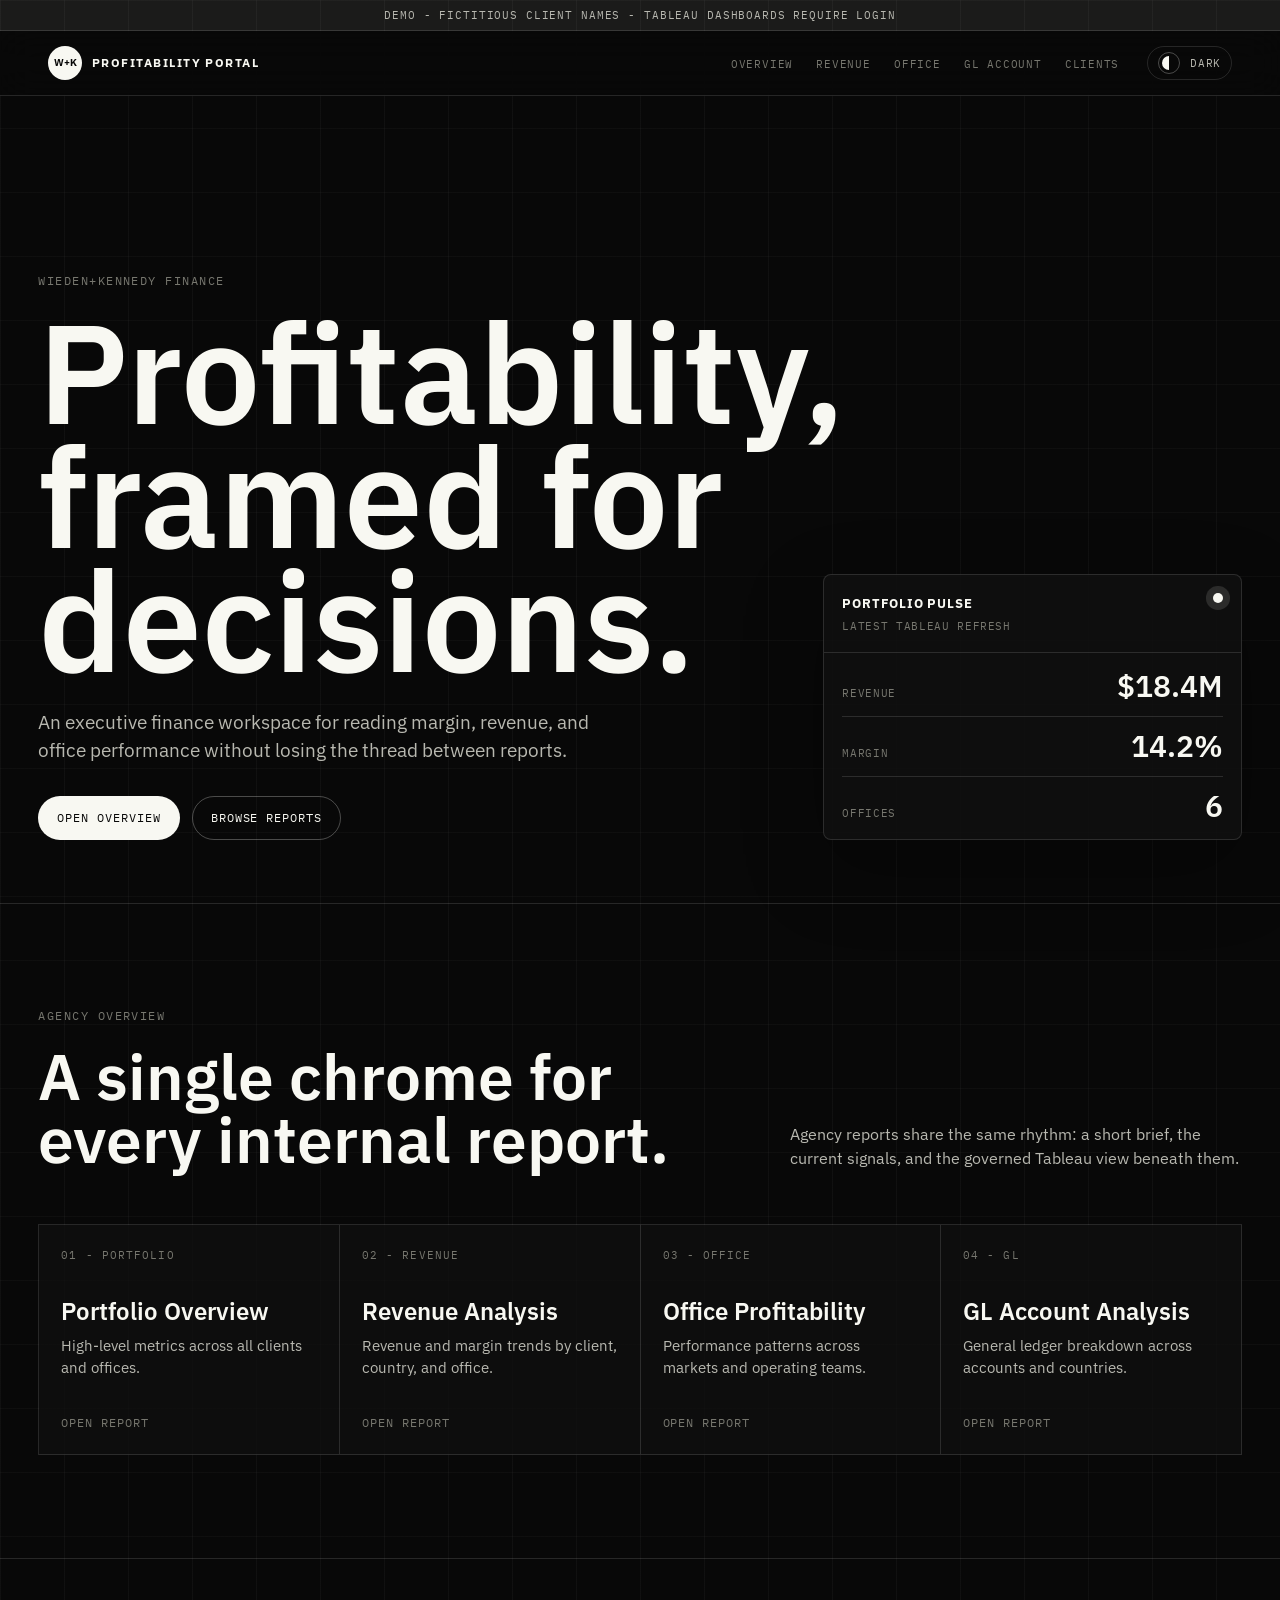
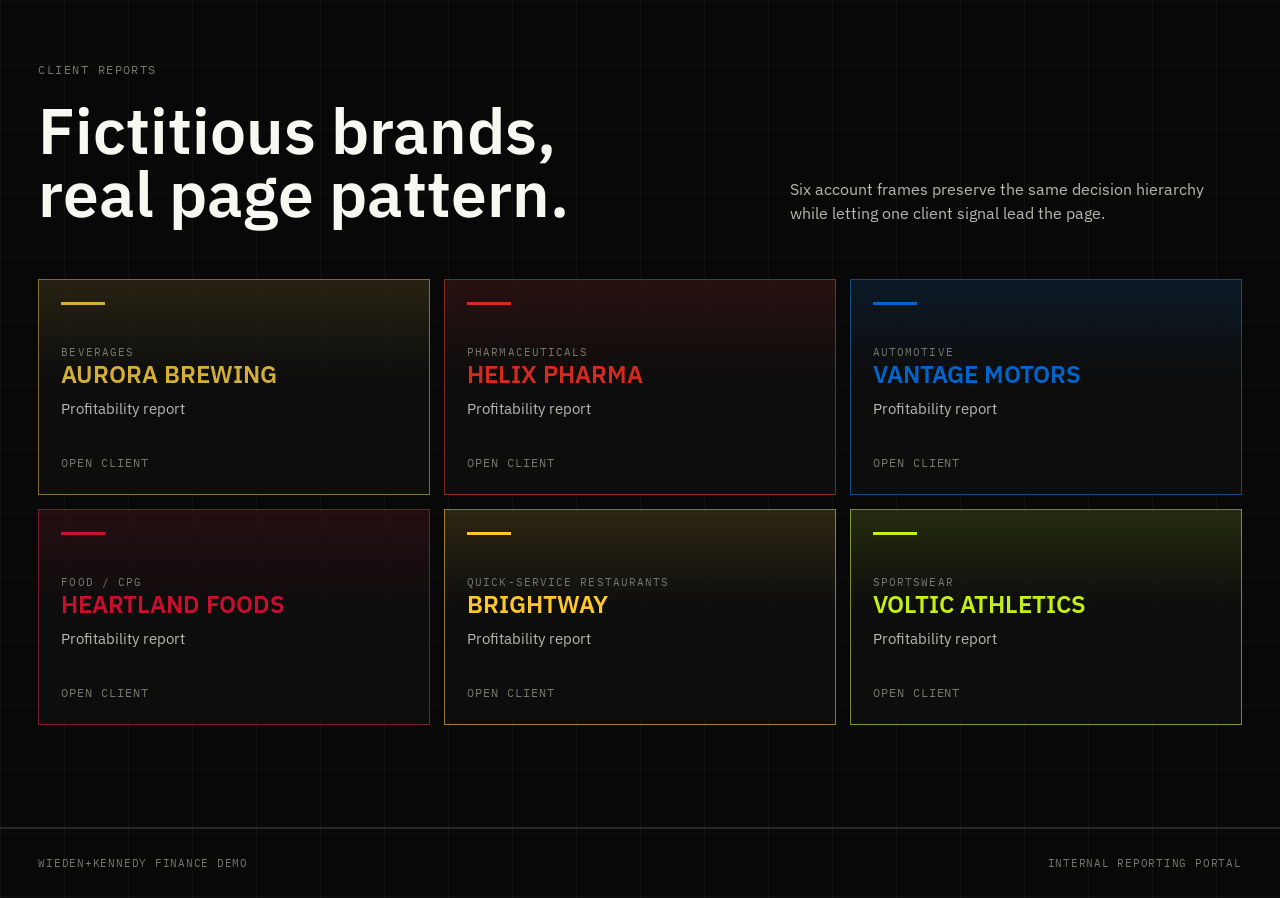
==== index.html @ 11476d0e "Upload files for portal demo" ====
<!DOCTYPE html>
<html lang="en" data-theme="dark">
<head>
  <meta charset="UTF-8">
  <meta name="viewport" content="width=device-width, initial-scale=1.0">
  <meta name="robots" content="noindex, nofollow">
  <meta name="description" content="Wieden+Kennedy profitability portal demo for executive finance reporting.">
  <meta property="og:title" content="Wieden+Kennedy Profitability Portal">
  <meta property="og:description" content="A static GitHub Pages proof of concept for framed Tableau profitability dashboards.">
  <meta property="og:type" content="website">
  <title>Wieden+Kennedy Profitability Portal</title>
  <link rel="icon" href="data:image/svg+xml,%3Csvg xmlns='http://www.w3.org/2000/svg' viewBox='0 0 64 64'%3E%3Crect width='64' height='64' rx='32' fill='%23080808'/%3E%3Ctext x='50%25' y='54%25' text-anchor='middle' font-size='18' font-family='Arial' font-weight='700' fill='white'%3EW%2BK%3C/text%3E%3C/svg%3E">
  <link rel="preconnect" href="https://fonts.googleapis.com">
  <link rel="preconnect" href="https://fonts.gstatic.com" crossorigin>
  <link href="https://fonts.googleapis.com/css2?family=IBM+Plex+Mono:wght@400;500;600&family=IBM+Plex+Sans:wght@400;500;600;700&display=swap" rel="stylesheet">
  <link rel="stylesheet" href="assets/styles.css">
  <script src="assets/app.js" defer></script>
</head>
<body>
  <a class="skip-link" href="#main">Skip to reports</a>
  <div class="demo-banner">Demo - fictitious client names - Tableau dashboards require login</div>

  <nav class="site-nav" aria-label="Primary navigation">
    <a class="site-nav__brand" href="index.html">
      <span class="site-nav__mark">W+K</span>
      <span>Profitability Portal</span>
    </a>
    <div class="site-nav__links" aria-label="Report navigation">
      <a href="overview.html">Overview</a>
      <a href="revenue-analysis.html">Revenue</a>
      <a href="office-profitability.html">Office</a>
      <a href="gl-account-analysis.html">GL Account</a>
      <a href="#client-reports">Clients</a>
    </div>
    <button class="theme-toggle" type="button" data-theme-toggle aria-pressed="false">
      <span class="theme-toggle__icon" aria-hidden="true"></span>
      <span class="theme-toggle__text" data-theme-label>Dark</span>
    </button>
  </nav>

  <main id="main">
    <header class="home-hero">
      <div class="container home-hero__grid">
        <div data-reveal>
          <p class="eyebrow">Wieden+Kennedy Finance</p>
          <h1>Profitability, framed for decisions.</h1>
          <p class="home-hero__copy">An executive finance workspace for reading margin, revenue, and office performance without losing the thread between reports.</p>
          <div class="hero-actions">
            <a class="button button--solid" href="overview.html">Open overview</a>
            <a class="button" href="#agency-reports">Browse reports</a>
          </div>
        </div>

        <aside class="portal-card" aria-label="Portfolio signal snapshot" data-reveal>
          <div class="portal-card__top">
            <div>
              <h2 class="portal-card__title">Portfolio pulse</h2>
              <p class="portal-card__meta">Latest Tableau refresh</p>
            </div>
            <span class="portal-card__status" aria-hidden="true"></span>
          </div>
          <div class="portal-card__body">
            <div class="mini-metric">
              <span>Revenue</span>
              <strong data-count="$18.4M">$18.4M</strong>
            </div>
            <div class="mini-metric">
              <span>Margin</span>
              <strong data-count="14.2%">14.2%</strong>
            </div>
            <div class="mini-metric">
              <span>Offices</span>
              <strong data-count="6">6</strong>
            </div>
          </div>
        </aside>
      </div>
    </header>

    <section class="section" id="agency-reports">
      <div class="container">
        <div class="section__head" data-reveal>
          <div>
            <p class="eyebrow">Agency overview</p>
            <h2 class="section__title">A single chrome for every internal report.</h2>
          </div>
          <p class="section__copy">Agency reports share the same rhythm: a short brief, the current signals, and the governed Tableau view beneath them.</p>
        </div>

        <div class="report-grid" data-reveal>
          <a class="report-tile" href="overview.html">
            <span class="tile-kicker">01 - Portfolio</span>
            <div>
              <h3 class="tile-title">Portfolio Overview</h3>
              <p class="tile-copy">High-level metrics across all clients and offices.</p>
            </div>
            <span class="tile-arrow">Open report</span>
          </a>
          <a class="report-tile" href="revenue-analysis.html">
            <span class="tile-kicker">02 - Revenue</span>
            <div>
              <h3 class="tile-title">Revenue Analysis</h3>
              <p class="tile-copy">Revenue and margin trends by client, country, and office.</p>
            </div>
            <span class="tile-arrow">Open report</span>
          </a>
          <a class="report-tile" href="office-profitability.html">
            <span class="tile-kicker">03 - Office</span>
            <div>
              <h3 class="tile-title">Office Profitability</h3>
              <p class="tile-copy">Performance patterns across markets and operating teams.</p>
            </div>
            <span class="tile-arrow">Open report</span>
          </a>
          <a class="report-tile" href="gl-account-analysis.html">
            <span class="tile-kicker">04 - GL</span>
            <div>
              <h3 class="tile-title">GL Account Analysis</h3>
              <p class="tile-copy">General ledger breakdown across accounts and countries.</p>
            </div>
            <span class="tile-arrow">Open report</span>
          </a>
        </div>
      </div>
    </section>

    <section class="section" id="client-reports">
      <div class="container">
        <div class="section__head" data-reveal>
          <div>
            <p class="eyebrow">Client reports</p>
            <h2 class="section__title">Fictitious brands, real page pattern.</h2>
          </div>
          <p class="section__copy">Six account frames preserve the same decision hierarchy while letting one client signal lead the page.</p>
        </div>

        <div class="client-grid" data-reveal>
          <a class="client-tile" href="aurora-brewing.html" style="--accent:#D4AF37;--accent-rgb:212,175,55">
            <span class="client-tile__rule" aria-hidden="true"></span>
            <div>
              <span class="tile-kicker">Beverages</span>
              <h3 class="tile-title">Aurora Brewing</h3>
              <p class="tile-copy">Profitability report</p>
            </div>
            <span class="tile-arrow">Open client</span>
          </a>
          <a class="client-tile" href="helix-pharma.html" style="--accent:#D52B1E;--accent-rgb:213,43,30">
            <span class="client-tile__rule" aria-hidden="true"></span>
            <div>
              <span class="tile-kicker">Pharmaceuticals</span>
              <h3 class="tile-title">Helix Pharma</h3>
              <p class="tile-copy">Profitability report</p>
            </div>
            <span class="tile-arrow">Open client</span>
          </a>
          <a class="client-tile" href="vantage-motors.html" style="--accent:#0066CC;--accent-rgb:0,102,204">
            <span class="client-tile__rule" aria-hidden="true"></span>
            <div>
              <span class="tile-kicker">Automotive</span>
              <h3 class="tile-title">Vantage Motors</h3>
              <p class="tile-copy">Profitability report</p>
            </div>
            <span class="tile-arrow">Open client</span>
          </a>
          <a class="client-tile" href="heartland-foods.html" style="--accent:#C8102E;--accent-rgb:200,16,46">
            <span class="client-tile__rule" aria-hidden="true"></span>
            <div>
              <span class="tile-kicker">Food / CPG</span>
              <h3 class="tile-title">Heartland Foods</h3>
              <p class="tile-copy">Profitability report</p>
            </div>
            <span class="tile-arrow">Open client</span>
          </a>
          <a class="client-tile" href="brightway.html" style="--accent:#FFC72C;--accent-rgb:255,199,44">
            <span class="client-tile__rule" aria-hidden="true"></span>
            <div>
              <span class="tile-kicker">Quick-service restaurants</span>
              <h3 class="tile-title">Brightway</h3>
              <p class="tile-copy">Profitability report</p>
            </div>
            <span class="tile-arrow">Open client</span>
          </a>
          <a class="client-tile" href="voltic-athletics.html" style="--accent:#C5F015;--accent-rgb:197,240,21">
            <span class="client-tile__rule" aria-hidden="true"></span>
            <div>
              <span class="tile-kicker">Sportswear</span>
              <h3 class="tile-title">Voltic Athletics</h3>
              <p class="tile-copy">Profitability report</p>
            </div>
            <span class="tile-arrow">Open client</span>
          </a>
        </div>
      </div>
    </section>
  </main>

  <footer class="footer">
    <div class="container footer__inner">
      <span>Wieden+Kennedy finance demo</span>
      <span>Internal reporting portal</span>
    </div>
  </footer>
</body>
</html>
---- assets/styles.css ----
:root {
  color-scheme: dark;
  --bg: #080808;
  --surface: #101010;
  --surface-strong: #171717;
  --surface-soft: #1e1e1e;
  --paper: #f7f5ef;
  --paper-muted: #e8e2d7;
  --ink: #f8f8f2;
  --ink-muted: #b8b8b0;
  --ink-subtle: #77776f;
  --line: rgba(248, 248, 242, 0.13);
  --line-strong: rgba(248, 248, 242, 0.28);
  --shadow: 0 28px 80px rgba(0, 0, 0, 0.32);
  --accent: #f8f8f2;
  --accent-rgb: 248, 248, 242;
  --font-sans: "IBM Plex Sans", "Helvetica Neue", Arial, sans-serif;
  --font-mono: "IBM Plex Mono", "SFMono-Regular", Consolas, monospace;
  --radius: 8px;
  --radius-sm: 4px;
  --max: 1240px;
  --ease: cubic-bezier(0.22, 1, 0.36, 1);
}

:root[data-theme="light"] {
  color-scheme: light;
  --bg: #f7f5ef;
  --surface: #ffffff;
  --surface-strong: #efebe2;
  --surface-soft: #ebe6dc;
  --paper: #111111;
  --paper-muted: #2f2f2b;
  --ink: #10100f;
  --ink-muted: #4f4f48;
  --ink-subtle: #74746d;
  --line: rgba(16, 16, 15, 0.14);
  --line-strong: rgba(16, 16, 15, 0.28);
  --shadow: 0 24px 70px rgba(35, 33, 28, 0.14);
}

* {
  box-sizing: border-box;
}

html {
  scroll-behavior: smooth;
}

body {
  margin: 0;
  background:
    linear-gradient(90deg, rgba(var(--accent-rgb), 0.035) 1px, transparent 1px),
    linear-gradient(180deg, rgba(var(--accent-rgb), 0.028) 1px, transparent 1px),
    var(--bg);
  background-size: 64px 64px, 64px 64px, auto;
  color: var(--ink);
  font-family: var(--font-sans);
  font-size: 16px;
  line-height: 1.5;
  -webkit-font-smoothing: antialiased;
  text-rendering: optimizeLegibility;
}

body.client-page {
  --accent-rgb: 248, 248, 242;
}

a {
  color: inherit;
  text-decoration: none;
}

button,
input,
select,
textarea {
  font: inherit;
}

button {
  cursor: pointer;
}

:focus-visible {
  outline: 2px solid var(--accent);
  outline-offset: 4px;
}

.skip-link {
  position: fixed;
  top: 12px;
  left: 12px;
  z-index: 1000;
  transform: translateY(-160%);
  background: var(--ink);
  color: var(--bg);
  padding: 10px 14px;
  border-radius: var(--radius-sm);
  transition: transform 160ms var(--ease);
}

.skip-link:focus {
  transform: translateY(0);
}

.demo-banner {
  border-bottom: 1px solid var(--line);
  background: rgba(var(--accent-rgb), 0.08);
  color: var(--ink-muted);
  font-family: var(--font-mono);
  font-size: 0.68rem;
  letter-spacing: 0.08em;
  padding: 7px 20px;
  text-align: center;
  text-transform: uppercase;
}

.site-nav {
  position: sticky;
  top: 0;
  z-index: 100;
  display: grid;
  grid-template-columns: auto 1fr auto;
  align-items: center;
  gap: 28px;
  padding: 15px clamp(18px, 4vw, 48px);
  border-bottom: 1px solid var(--line);
  background: color-mix(in srgb, var(--bg) 88%, transparent);
  backdrop-filter: blur(18px);
}

.site-nav__brand {
  display: inline-flex;
  align-items: center;
  gap: 10px;
  min-width: max-content;
  font-size: 0.76rem;
  font-weight: 700;
  letter-spacing: 0.12em;
  line-height: 1;
  text-transform: uppercase;
}

.site-nav__mark {
  display: grid;
  place-items: center;
  width: 34px;
  height: 34px;
  border: 1px solid var(--line-strong);
  border-radius: 50%;
  color: var(--bg);
  background: var(--ink);
  font-size: 0.64rem;
  font-weight: 700;
  letter-spacing: 0;
}

.site-nav__links {
  display: flex;
  align-items: center;
  justify-content: flex-end;
  gap: clamp(10px, 1.8vw, 24px);
  min-width: 0;
}

.site-nav__links a {
  color: var(--ink-subtle);
  font-family: var(--font-mono);
  font-size: 0.71rem;
  letter-spacing: 0.07em;
  text-transform: uppercase;
  transition: color 160ms var(--ease);
}

.site-nav__links a:hover,
.site-nav__links a[aria-current="page"] {
  color: var(--ink);
}

.theme-toggle {
  display: inline-grid;
  grid-template-columns: 24px auto;
  align-items: center;
  gap: 8px;
  min-height: 34px;
  border: 1px solid var(--line);
  border-radius: 999px;
  background: transparent;
  color: var(--ink-muted);
  padding: 5px 10px;
  font-family: var(--font-mono);
  font-size: 0.7rem;
  letter-spacing: 0.06em;
  text-transform: uppercase;
}

.theme-toggle__icon {
  position: relative;
  display: block;
  width: 22px;
  height: 22px;
  border: 1px solid var(--line-strong);
  border-radius: 50%;
}

.theme-toggle__icon::after {
  content: "";
  position: absolute;
  top: 3px;
  left: 3px;
  width: 7px;
  height: 14px;
  border-radius: 999px 0 0 999px;
  background: var(--ink);
}

.container {
  width: min(var(--max), calc(100% - clamp(32px, 6vw, 80px)));
  margin-inline: auto;
}

.home-hero {
  min-height: calc(100svh - 92px);
  display: grid;
  align-items: end;
  padding: clamp(70px, 13vh, 150px) 0 clamp(44px, 7vh, 80px);
  border-bottom: 1px solid var(--line);
}

.home-hero__grid {
  display: grid;
  grid-template-columns: minmax(0, 1.05fr) minmax(300px, 0.62fr);
  gap: clamp(34px, 6vw, 96px);
  align-items: end;
}

.eyebrow {
  margin: 0 0 20px;
  color: var(--ink-subtle);
  font-family: var(--font-mono);
  font-size: 0.76rem;
  letter-spacing: 0.12em;
  text-transform: uppercase;
}

.home-hero h1,
.page-hero h1,
.not-found h1 {
  max-width: 980px;
  margin: 0;
  color: var(--ink);
  font-size: 8.8rem;
  font-weight: 600;
  letter-spacing: 0;
  line-height: 0.88;
  text-wrap: balance;
}

.home-hero__copy {
  max-width: 560px;
  margin: 26px 0 0;
  color: var(--ink-muted);
  font-size: 1.18rem;
}

.hero-actions {
  display: flex;
  flex-wrap: wrap;
  gap: 12px;
  margin-top: 32px;
}

.button {
  display: inline-flex;
  align-items: center;
  justify-content: center;
  min-height: 44px;
  border: 1px solid var(--line-strong);
  border-radius: 999px;
  padding: 0 18px;
  color: var(--ink);
  background: transparent;
  font-family: var(--font-mono);
  font-size: 0.74rem;
  letter-spacing: 0.08em;
  text-transform: uppercase;
  transition: transform 180ms var(--ease), background 180ms var(--ease), color 180ms var(--ease);
}

.button:hover {
  transform: translateY(-2px);
  background: var(--ink);
  color: var(--bg);
}

.button--solid {
  background: var(--ink);
  color: var(--bg);
}

.button--solid:hover {
  background: var(--surface);
  color: var(--ink);
}

.portal-card {
  border: 1px solid var(--line);
  border-radius: var(--radius);
  background: color-mix(in srgb, var(--surface) 84%, transparent);
  box-shadow: var(--shadow);
  overflow: hidden;
}

.portal-card__top {
  display: grid;
  grid-template-columns: 1fr auto;
  gap: 20px;
  align-items: start;
  padding: 18px;
  border-bottom: 1px solid var(--line);
}

.portal-card__title {
  margin: 0 0 4px;
  font-size: 0.84rem;
  font-weight: 700;
  letter-spacing: 0.06em;
  text-transform: uppercase;
}

.portal-card__meta {
  margin: 0;
  color: var(--ink-subtle);
  font-family: var(--font-mono);
  font-size: 0.68rem;
  letter-spacing: 0.06em;
  text-transform: uppercase;
}

.portal-card__status {
  width: 10px;
  height: 10px;
  border-radius: 50%;
  background: var(--accent);
  box-shadow: 0 0 0 7px rgba(var(--accent-rgb), 0.12);
}

.portal-card__body {
  display: grid;
  gap: 14px;
  padding: 18px;
}

.mini-metric {
  display: grid;
  grid-template-columns: 1fr auto;
  gap: 14px;
  align-items: baseline;
  padding-bottom: 14px;
  border-bottom: 1px solid var(--line);
}

.mini-metric:last-child {
  padding-bottom: 0;
  border-bottom: 0;
}

.mini-metric span {
  color: var(--ink-subtle);
  font-family: var(--font-mono);
  font-size: 0.7rem;
  letter-spacing: 0.06em;
  text-transform: uppercase;
}

.mini-metric strong {
  font-size: 1.9rem;
  font-weight: 600;
  line-height: 1;
}

.section {
  padding: clamp(54px, 8vw, 104px) 0;
  border-bottom: 1px solid var(--line);
}

.section--compact {
  padding-top: clamp(34px, 5vw, 64px);
}

.section__head {
  display: grid;
  grid-template-columns: minmax(0, 0.7fr) minmax(280px, 0.46fr);
  gap: clamp(28px, 5vw, 72px);
  align-items: end;
  margin-bottom: clamp(26px, 5vw, 54px);
}

.section__title {
  margin: 0;
  font-size: 4rem;
  font-weight: 600;
  letter-spacing: 0;
  line-height: 0.98;
  text-wrap: balance;
}

.section__copy {
  margin: 0;
  color: var(--ink-muted);
  max-width: 520px;
}

.report-grid {
  display: grid;
  grid-template-columns: repeat(4, minmax(0, 1fr));
  border-top: 1px solid var(--line);
  border-left: 1px solid var(--line);
}

.report-tile,
.client-tile {
  position: relative;
  min-height: 230px;
  display: grid;
  align-content: space-between;
  gap: 26px;
  padding: 22px;
  border-right: 1px solid var(--line);
  border-bottom: 1px solid var(--line);
  background: color-mix(in srgb, var(--surface) 68%, transparent);
  overflow: hidden;
  transition: transform 180ms var(--ease), background 180ms var(--ease);
}

.report-tile::before,
.client-tile::before {
  content: "";
  position: absolute;
  inset: 0;
  transform: scaleX(0);
  transform-origin: left;
  background: rgba(var(--accent-rgb), 0.08);
  transition: transform 260ms var(--ease);
}

.report-tile:hover,
.client-tile:hover {
  background: color-mix(in srgb, var(--surface-strong) 86%, transparent);
}

.report-tile:hover::before,
.client-tile:hover::before {
  transform: scaleX(1);
}

.report-tile > *,
.client-tile > * {
  position: relative;
}

.tile-kicker {
  color: var(--ink-subtle);
  font-family: var(--font-mono);
  font-size: 0.68rem;
  letter-spacing: 0.1em;
  text-transform: uppercase;
}

.tile-title {
  margin: 0;
  font-size: 1.52rem;
  font-weight: 600;
  letter-spacing: 0;
  line-height: 1;
}

.tile-copy {
  margin: 12px 0 0;
  color: var(--ink-muted);
  font-size: 0.93rem;
}

.tile-arrow {
  color: var(--ink-subtle);
  font-family: var(--font-mono);
  font-size: 0.75rem;
  letter-spacing: 0.08em;
  text-transform: uppercase;
}

.client-grid {
  display: grid;
  grid-template-columns: repeat(3, minmax(0, 1fr));
  gap: 14px;
}

.client-tile {
  min-height: 216px;
  border: 1px solid color-mix(in srgb, var(--accent) 48%, var(--line));
  background:
    linear-gradient(180deg, rgba(var(--accent-rgb), 0.13), transparent 46%),
    color-mix(in srgb, var(--surface) 70%, transparent);
}

.client-tile__rule {
  width: 44px;
  height: 3px;
  background: var(--accent);
}

.client-tile .tile-title {
  color: var(--accent);
  text-transform: uppercase;
}

.signal-band {
  display: grid;
  grid-template-columns: repeat(4, minmax(0, 1fr));
  border-top: 1px solid var(--line);
  border-left: 1px solid var(--line);
  background: color-mix(in srgb, var(--surface) 68%, transparent);
}

.signal {
  min-height: 132px;
  padding: 20px;
  border-right: 1px solid var(--line);
  border-bottom: 1px solid var(--line);
}

.signal__label {
  display: block;
  margin-bottom: 20px;
  color: var(--ink-subtle);
  font-family: var(--font-mono);
  font-size: 0.68rem;
  letter-spacing: 0.08em;
  text-transform: uppercase;
}

.signal__value {
  display: block;
  font-size: 3rem;
  font-weight: 600;
  letter-spacing: 0;
  line-height: 0.94;
}

.signal__note {
  display: block;
  margin-top: 10px;
  color: var(--ink-subtle);
  font-size: 0.82rem;
}

.page-hero {
  padding: clamp(52px, 8vw, 112px) 0 clamp(32px, 5vw, 60px);
  border-bottom: 1px solid var(--line);
}

.page-hero__grid {
  display: grid;
  grid-template-columns: minmax(0, 0.92fr) minmax(280px, 0.4fr);
  gap: clamp(28px, 5vw, 72px);
  align-items: end;
}

.page-hero h1 {
  font-size: 6.6rem;
}

.page-hero__copy {
  margin: 22px 0 0;
  max-width: 720px;
  color: var(--ink-muted);
  font-size: 1.12rem;
}

.report-context {
  border: 1px solid var(--line);
  border-radius: var(--radius);
  padding: 18px;
  background: color-mix(in srgb, var(--surface) 70%, transparent);
}

.report-context dl {
  margin: 0;
  display: grid;
  gap: 14px;
}

.report-context div {
  display: grid;
  grid-template-columns: 100px 1fr;
  gap: 14px;
  border-bottom: 1px solid var(--line);
  padding-bottom: 14px;
}

.report-context div:last-child {
  border-bottom: 0;
  padding-bottom: 0;
}

.report-context dt {
  color: var(--ink-subtle);
  font-family: var(--font-mono);
  font-size: 0.68rem;
  letter-spacing: 0.08em;
  text-transform: uppercase;
}

.report-context dd {
  margin: 0;
  color: var(--ink-muted);
}

.client-page .page-hero {
  border-top: 4px solid var(--accent);
  background:
    linear-gradient(135deg, rgba(var(--accent-rgb), 0.18), transparent 38%),
    var(--bg);
}

.client-page .page-hero h1 {
  color: var(--accent);
  text-transform: uppercase;
}

.subnav {
  position: sticky;
  top: 65px;
  z-index: 80;
  border-bottom: 1px solid var(--line);
  background: color-mix(in srgb, var(--bg) 90%, transparent);
  backdrop-filter: blur(14px);
}

.subnav__inner {
  display: flex;
  gap: 18px;
  overflow-x: auto;
  padding: 10px 0;
}

.subnav a {
  min-width: max-content;
  color: var(--ink-subtle);
  font-family: var(--font-mono);
  font-size: 0.68rem;
  letter-spacing: 0.08em;
  text-transform: uppercase;
}

.subnav a:hover {
  color: var(--ink);
}

.viz-section {
  padding: clamp(34px, 6vw, 76px) 0;
  background: color-mix(in srgb, var(--surface-strong) 58%, var(--bg));
}

.dashboard-frame {
  position: relative;
  border: 1px solid var(--line);
  border-radius: var(--radius);
  overflow: hidden;
  background: #f5f5f2;
  box-shadow: var(--shadow);
}

.dashboard-frame__chrome {
  display: grid;
  grid-template-columns: minmax(0, 1fr) auto;
  gap: 18px;
  align-items: center;
  min-height: 58px;
  padding: 14px 18px;
  border-bottom: 1px solid #d7d7d1;
  background: #ffffff;
  color: #111111;
}

.dashboard-frame__title {
  margin: 0;
  font-size: 0.86rem;
  font-weight: 700;
  letter-spacing: 0.05em;
  text-transform: uppercase;
}

.dashboard-frame__meta {
  display: flex;
  gap: 8px;
  flex-wrap: wrap;
  justify-content: flex-end;
}

.pill {
  display: inline-flex;
  align-items: center;
  min-height: 26px;
  border: 1px solid #d4d4cc;
  border-radius: 999px;
  padding: 0 10px;
  color: #55554f;
  font-family: var(--font-mono);
  font-size: 0.66rem;
  letter-spacing: 0.06em;
  text-transform: uppercase;
}

.dashboard-frame__body {
  position: relative;
  min-height: 520px;
  padding: clamp(12px, 2vw, 22px);
}

.dashboard-frame tableau-viz {
  display: block;
  min-height: 520px;
  background: #ffffff;
}

.dashboard-skeleton {
  position: absolute;
  inset: clamp(12px, 2vw, 22px);
  z-index: 2;
  display: grid;
  grid-template-rows: 48px 1fr 1fr;
  gap: 14px;
  padding: 18px;
  background: #ffffff;
  pointer-events: none;
  transition: opacity 300ms var(--ease), visibility 300ms var(--ease);
}

.dashboard-frame.is-loaded .dashboard-skeleton {
  opacity: 0;
  visibility: hidden;
}

.skeleton-line,
.skeleton-block {
  overflow: hidden;
  border-radius: var(--radius-sm);
  background: #e8e8e1;
}

.skeleton-line::after,
.skeleton-block::after {
  content: "";
  display: block;
  width: 42%;
  height: 100%;
  background: linear-gradient(90deg, transparent, rgba(255, 255, 255, 0.76), transparent);
  animation: shimmer 1200ms infinite;
}

.skeleton-grid {
  display: grid;
  grid-template-columns: 1fr 1fr 1fr;
  gap: 14px;
}

.signature {
  padding: clamp(44px, 7vw, 84px) 0;
}

.signature-panel {
  display: grid;
  grid-template-columns: minmax(0, 0.5fr) minmax(0, 0.5fr);
  gap: clamp(24px, 5vw, 72px);
  align-items: center;
  border: 1px solid var(--line);
  border-radius: var(--radius);
  background: color-mix(in srgb, var(--surface) 70%, transparent);
  padding: clamp(22px, 4vw, 42px);
}

.signature-panel h2 {
  margin: 0;
  font-size: 3.4rem;
  line-height: 0.98;
}

.signature-panel p {
  margin: 18px 0 0;
  color: var(--ink-muted);
}

.footer {
  border-top: 1px solid var(--line);
  padding: 26px 0;
  color: var(--ink-subtle);
  font-family: var(--font-mono);
  font-size: 0.68rem;
  letter-spacing: 0.07em;
  text-transform: uppercase;
}

.footer__inner {
  display: flex;
  justify-content: space-between;
  gap: 18px;
  flex-wrap: wrap;
}

.not-found {
  min-height: calc(100svh - 130px);
  display: grid;
  align-items: center;
  padding: clamp(60px, 10vw, 120px) 0;
}

.not-found p {
  max-width: 620px;
  color: var(--ink-muted);
}

.has-js [data-reveal] {
  transform: translateY(18px);
  opacity: 0;
  transition: transform 640ms var(--ease), opacity 640ms var(--ease);
}

.has-js [data-reveal].is-visible {
  transform: translateY(0);
  opacity: 1;
}

@keyframes shimmer {
  from {
    transform: translateX(-120%);
  }
  to {
    transform: translateX(260%);
  }
}

@media (max-width: 980px) {
  .site-nav {
    grid-template-columns: 1fr auto;
  }

  .site-nav__links {
    grid-column: 1 / -1;
    justify-content: flex-start;
    overflow-x: auto;
    padding-bottom: 2px;
  }

  .home-hero {
    min-height: auto;
  }

  .home-hero__grid,
  .page-hero__grid,
  .section__head,
  .signature-panel {
    grid-template-columns: 1fr;
  }

  .report-grid,
  .client-grid,
  .signal-band {
    grid-template-columns: repeat(2, minmax(0, 1fr));
  }

  .subnav {
    top: 111px;
  }

  .home-hero h1,
  .not-found h1 {
    font-size: 5.6rem;
  }

  .page-hero h1 {
    font-size: 4.8rem;
  }

  .section__title {
    font-size: 3rem;
  }

  .signal__value {
    font-size: 2.45rem;
  }

  .signature-panel h2 {
    font-size: 2.8rem;
  }
}

@media (max-width: 640px) {
  .demo-banner {
    text-align: left;
  }

  .site-nav {
    gap: 12px;
    padding: 12px 16px;
  }

  .site-nav__brand span:last-child {
    display: none;
  }

  .theme-toggle {
    grid-template-columns: 22px;
    padding-inline: 6px;
  }

  .theme-toggle__text {
    position: absolute;
    width: 1px;
    height: 1px;
    overflow: hidden;
    clip: rect(0 0 0 0);
  }

  .container {
    width: min(100% - 28px, var(--max));
  }

  .home-hero h1,
  .page-hero h1,
  .not-found h1 {
    font-size: 3.35rem;
  }

  .home-hero__copy,
  .page-hero__copy {
    font-size: 1rem;
  }

  .section__title {
    font-size: 2.35rem;
  }

  .tile-title {
    font-size: 1.28rem;
  }

  .signal__value {
    font-size: 2.1rem;
  }

  .signature-panel h2 {
    font-size: 2.1rem;
  }

  .report-grid,
  .client-grid,
  .signal-band,
  .skeleton-grid {
    grid-template-columns: 1fr;
  }

  .report-tile,
  .client-tile {
    min-height: 190px;
  }

  .dashboard-frame__chrome,
  .report-context div {
    grid-template-columns: 1fr;
  }

  .dashboard-frame__meta {
    justify-content: flex-start;
  }
}

@media (prefers-reduced-motion: reduce) {
  *,
  *::before,
  *::after {
    animation-duration: 0.001ms !important;
    animation-iteration-count: 1 !important;
    scroll-behavior: auto !important;
    transition-duration: 0.001ms !important;
  }
}

@media print {
  :root {
    --bg: #ffffff;
    --surface: #ffffff;
    --ink: #111111;
    --ink-muted: #444444;
    --ink-subtle: #666666;
    --line: #d9d9d9;
    --line-strong: #a8a8a8;
  }

  body {
    background: #ffffff;
    color: #111111;
  }

  .demo-banner,
  .site-nav,
  .subnav,
  .theme-toggle,
  .footer,
  .dashboard-skeleton {
    display: none !important;
  }

  .page-hero,
  .section,
  .viz-section {
    border: 0;
    padding: 24px 0;
  }

  .dashboard-frame {
    box-shadow: none;
    break-inside: avoid;
  }
}
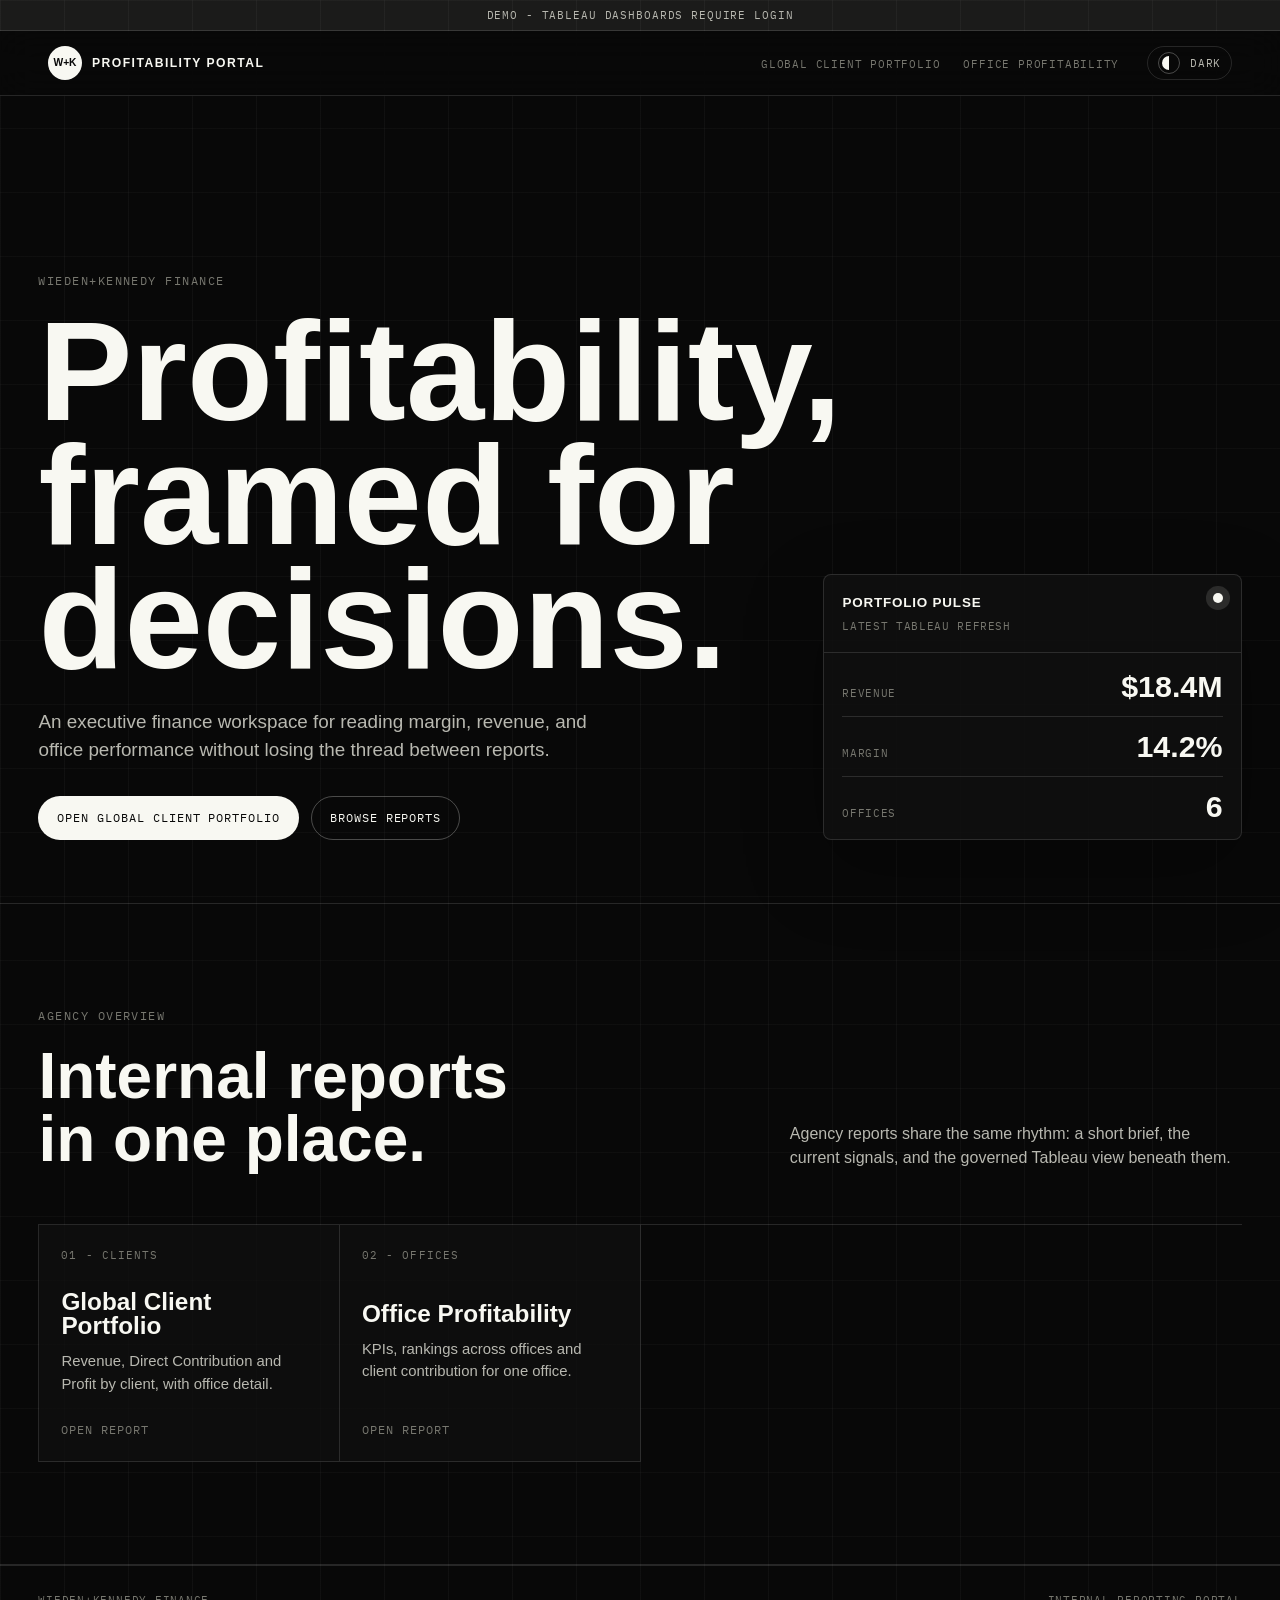
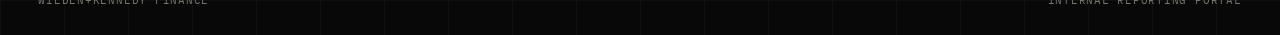
==== commit 381bcb4c: "Add files via upload" ====
--- a/index.html
+++ b/index.html
@@ -12,13 +12,13 @@
   <link rel="icon" href="data:image/svg+xml,%3Csvg xmlns='http://www.w3.org/2000/svg' viewBox='0 0 64 64'%3E%3Crect width='64' height='64' rx='32' fill='%23080808'/%3E%3Ctext x='50%25' y='54%25' text-anchor='middle' font-size='18' font-family='Arial' font-weight='700' fill='white'%3EW%2BK%3C/text%3E%3C/svg%3E">
   <link rel="preconnect" href="https://fonts.googleapis.com">
   <link rel="preconnect" href="https://fonts.gstatic.com" crossorigin>
-  <link href="https://fonts.googleapis.com/css2?family=IBM+Plex+Mono:wght@400;500;600&family=IBM+Plex+Sans:wght@400;500;600;700&display=swap" rel="stylesheet">
+  <link href="https://fonts.googleapis.com/css2?family=Archivo:wght@400;500;600;700;800&family=IBM+Plex+Mono:wght@400;500;600&display=swap" rel="stylesheet">
   <link rel="stylesheet" href="assets/styles.css">
   <script src="assets/app.js" defer></script>
 </head>
 <body>
   <a class="skip-link" href="#main">Skip to reports</a>
-  <div class="demo-banner">Demo - fictitious client names - Tableau dashboards require login</div>
+  <div class="demo-banner">Demo - Tableau dashboards require login</div>
 
   <nav class="site-nav" aria-label="Primary navigation">
     <a class="site-nav__brand" href="index.html">
@@ -26,11 +26,8 @@
       <span>Profitability Portal</span>
     </a>
     <div class="site-nav__links" aria-label="Report navigation">
-      <a href="overview.html">Overview</a>
-      <a href="revenue-analysis.html">Revenue</a>
-      <a href="office-profitability.html">Office</a>
-      <a href="gl-account-analysis.html">GL Account</a>
-      <a href="#client-reports">Clients</a>
+      <a href="global-client-portfolio-live.html">Global Client Portfolio</a>
+      <a href="office-profitability-live.html">Office Profitability</a>
     </div>
     <button class="theme-toggle" type="button" data-theme-toggle aria-pressed="false">
       <span class="theme-toggle__icon" aria-hidden="true"></span>
@@ -46,7 +43,7 @@
           <h1>Profitability, framed for decisions.</h1>
           <p class="home-hero__copy">An executive finance workspace for reading margin, revenue, and office performance without losing the thread between reports.</p>
           <div class="hero-actions">
-            <a class="button button--solid" href="overview.html">Open overview</a>
+            <a class="button button--solid" href="global-client-portfolio-live.html">Open Global Client Portfolio</a>
             <a class="button" href="#agency-reports">Browse reports</a>
           </div>
         </div>
@@ -82,41 +79,25 @@
         <div class="section__head" data-reveal>
           <div>
             <p class="eyebrow">Agency overview</p>
-            <h2 class="section__title">A single chrome for every internal report.</h2>
+            <h2 class="section__title">Internal reports in one place.</h2>
           </div>
           <p class="section__copy">Agency reports share the same rhythm: a short brief, the current signals, and the governed Tableau view beneath them.</p>
         </div>
 
         <div class="report-grid" data-reveal>
-          <a class="report-tile" href="overview.html">
-            <span class="tile-kicker">01 - Portfolio</span>
+          <a class="report-tile" href="global-client-portfolio-live.html">
+            <span class="tile-kicker">01 - Clients</span>
             <div>
-              <h3 class="tile-title">Portfolio Overview</h3>
-              <p class="tile-copy">High-level metrics across all clients and offices.</p>
+              <h3 class="tile-title">Global Client Portfolio</h3>
+              <p class="tile-copy">Revenue, Direct Contribution and Profit by client, with office detail.</p>
             </div>
             <span class="tile-arrow">Open report</span>
           </a>
-          <a class="report-tile" href="revenue-analysis.html">
-            <span class="tile-kicker">02 - Revenue</span>
-            <div>
-              <h3 class="tile-title">Revenue Analysis</h3>
-              <p class="tile-copy">Revenue and margin trends by client, country, and office.</p>
-            </div>
-            <span class="tile-arrow">Open report</span>
-          </a>
-          <a class="report-tile" href="office-profitability.html">
-            <span class="tile-kicker">03 - Office</span>
+          <a class="report-tile" href="office-profitability-live.html">
+            <span class="tile-kicker">02 - Offices</span>
             <div>
               <h3 class="tile-title">Office Profitability</h3>
-              <p class="tile-copy">Performance patterns across markets and operating teams.</p>
-            </div>
-            <span class="tile-arrow">Open report</span>
-          </a>
-          <a class="report-tile" href="gl-account-analysis.html">
-            <span class="tile-kicker">04 - GL</span>
-            <div>
-              <h3 class="tile-title">GL Account Analysis</h3>
-              <p class="tile-copy">General ledger breakdown across accounts and countries.</p>
+              <p class="tile-copy">KPIs, rankings across offices and client contribution for one office.</p>
             </div>
             <span class="tile-arrow">Open report</span>
           </a>
@@ -124,79 +105,11 @@
       </div>
     </section>
 
-    <section class="section" id="client-reports">
-      <div class="container">
-        <div class="section__head" data-reveal>
-          <div>
-            <p class="eyebrow">Client reports</p>
-            <h2 class="section__title">Fictitious brands, real page pattern.</h2>
-          </div>
-          <p class="section__copy">Six account frames preserve the same decision hierarchy while letting one client signal lead the page.</p>
-        </div>
-
-        <div class="client-grid" data-reveal>
-          <a class="client-tile" href="aurora-brewing.html" style="--accent:#D4AF37;--accent-rgb:212,175,55">
-            <span class="client-tile__rule" aria-hidden="true"></span>
-            <div>
-              <span class="tile-kicker">Beverages</span>
-              <h3 class="tile-title">Aurora Brewing</h3>
-              <p class="tile-copy">Profitability report</p>
-            </div>
-            <span class="tile-arrow">Open client</span>
-          </a>
-          <a class="client-tile" href="helix-pharma.html" style="--accent:#D52B1E;--accent-rgb:213,43,30">
-            <span class="client-tile__rule" aria-hidden="true"></span>
-            <div>
-              <span class="tile-kicker">Pharmaceuticals</span>
-              <h3 class="tile-title">Helix Pharma</h3>
-              <p class="tile-copy">Profitability report</p>
-            </div>
-            <span class="tile-arrow">Open client</span>
-          </a>
-          <a class="client-tile" href="vantage-motors.html" style="--accent:#0066CC;--accent-rgb:0,102,204">
-            <span class="client-tile__rule" aria-hidden="true"></span>
-            <div>
-              <span class="tile-kicker">Automotive</span>
-              <h3 class="tile-title">Vantage Motors</h3>
-              <p class="tile-copy">Profitability report</p>
-            </div>
-            <span class="tile-arrow">Open client</span>
-          </a>
-          <a class="client-tile" href="heartland-foods.html" style="--accent:#C8102E;--accent-rgb:200,16,46">
-            <span class="client-tile__rule" aria-hidden="true"></span>
-            <div>
-              <span class="tile-kicker">Food / CPG</span>
-              <h3 class="tile-title">Heartland Foods</h3>
-              <p class="tile-copy">Profitability report</p>
-            </div>
-            <span class="tile-arrow">Open client</span>
-          </a>
-          <a class="client-tile" href="brightway.html" style="--accent:#FFC72C;--accent-rgb:255,199,44">
-            <span class="client-tile__rule" aria-hidden="true"></span>
-            <div>
-              <span class="tile-kicker">Quick-service restaurants</span>
-              <h3 class="tile-title">Brightway</h3>
-              <p class="tile-copy">Profitability report</p>
-            </div>
-            <span class="tile-arrow">Open client</span>
-          </a>
-          <a class="client-tile" href="voltic-athletics.html" style="--accent:#C5F015;--accent-rgb:197,240,21">
-            <span class="client-tile__rule" aria-hidden="true"></span>
-            <div>
-              <span class="tile-kicker">Sportswear</span>
-              <h3 class="tile-title">Voltic Athletics</h3>
-              <p class="tile-copy">Profitability report</p>
-            </div>
-            <span class="tile-arrow">Open client</span>
-          </a>
-        </div>
-      </div>
-    </section>
   </main>
 
   <footer class="footer">
     <div class="container footer__inner">
-      <span>Wieden+Kennedy finance demo</span>
+      <span>Wieden+Kennedy Finance</span>
       <span>Internal reporting portal</span>
     </div>
   </footer>
